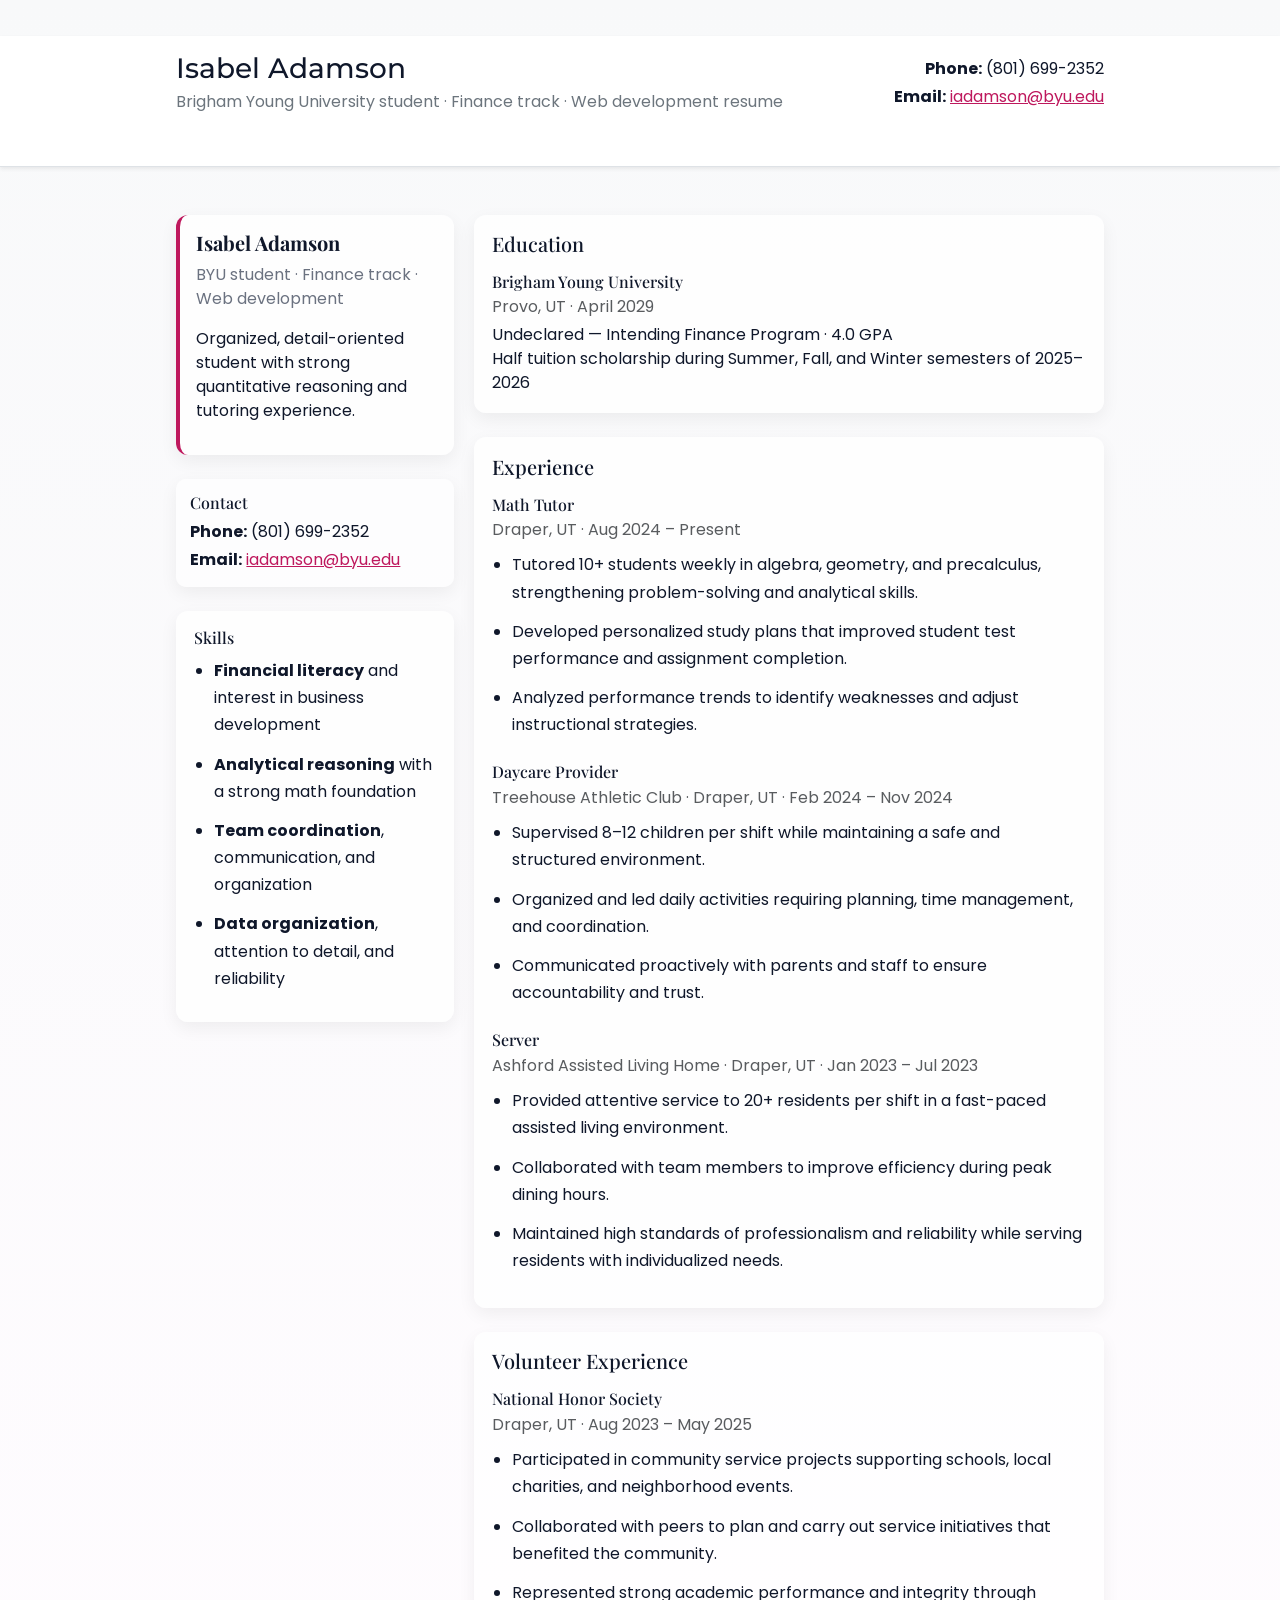
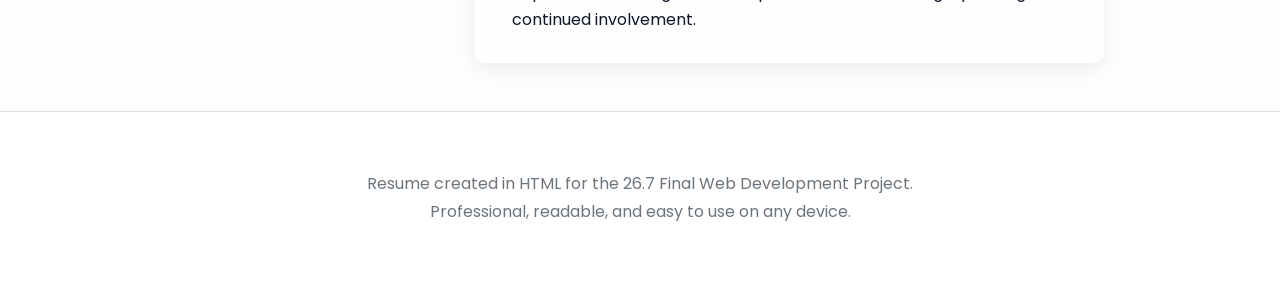
==== index.html @ 851a015c "IS 201 Final Web Development Project - Professional portfolio website. Co-Authored-By: Claude Haiku " ====
<!DOCTYPE html>
<html lang="en">
<head>
  <meta charset="UTF-8">
  <meta name="viewport" content="width=device-width, initial-scale=1.0">
  <title>Isabel Adamson | Resume</title>
  <link href="https://cdn.jsdelivr.net/npm/bootstrap@5.3.2/dist/css/bootstrap.min.css" rel="stylesheet" integrity="sha384-9ndCyUa2Y10vCXwlP4n0yGxo4N3bO+zP7vD9b4wV7vTm0w5u72c47Pe6NVP5lWZ5" crossorigin="anonymous">
  <link rel="stylesheet" href="stylesheet.css">
</head>
<body>
  <header class="border-bottom bg-white shadow-sm">
    <div class="container py-3 d-flex flex-column flex-md-row align-items-center justify-content-between">
      <div>
        <h1 class="h3 mb-1">Isabel Adamson</h1>
        <p class="mb-0 text-secondary">Brigham Young University student · Finance track · Web development resume</p>
      </div>
      <div class="mt-3 mt-md-0 text-md-end">
        <p class="mb-1"><strong>Phone:</strong> (801) 699-2352</p>
        <p class="mb-0"><strong>Email:</strong> <a href="mailto:iadamson@byu.edu">iadamson@byu.edu</a></p>
      </div>
    </div>
  </header>

  <main class="container my-5">
    <div class="resume-grid">
      <div class="resume-left">
        <div class="profile-card section-box mb-4">
          <h2 class="name">Isabel Adamson</h2>
          <p class="muted">BYU student · Finance track · Web development</p>
          <p>Organized, detail-oriented student with strong quantitative reasoning and tutoring experience.</p>
        </div>

        <div class="contact-box section-box mb-4">
          <h3 class="h6 mb-2">Contact</h3>
          <p class="mb-1"><strong>Phone:</strong> (801) 699-2352</p>
          <p class="mb-0"><strong>Email:</strong> <a href="mailto:iadamson@byu.edu">iadamson@byu.edu</a></p>
        </div>

        <div class="skills-box section-box">
          <h3 class="h6 mb-2">Skills</h3>
          <ul class="resume-list mb-0">
            <li><strong>Financial literacy</strong> and interest in business development</li>
            <li><strong>Analytical reasoning</strong> with a strong math foundation</li>
            <li><strong>Team coordination</strong>, communication, and organization</li>
            <li><strong>Data organization</strong>, attention to detail, and reliability</li>
          </ul>
        </div>
      </div>

      <div class="resume-right">
        <div class="section-box mb-4">
          <h2 class="h5 mb-3">Education</h2>
          <h3 class="h6 mb-1">Brigham Young University</h3>
          <p class="mb-1 text-muted">Provo, UT · April 2029</p>
          <p class="mb-0">Undeclared — Intending Finance Program · 4.0 GPA</p>
          <p class="mb-0">Half tuition scholarship during Summer, Fall, and Winter semesters of 2025–2026</p>
        </div>

        <div class="section-box mb-4">
          <h2 class="h5 mb-3">Experience</h2>
          <div class="mb-4">
            <h3 class="h6 mb-1">Math Tutor</h3>
            <p class="text-muted mb-1">Draper, UT · Aug 2024 – Present</p>
            <ul class="resume-list">
              <li>Tutored 10+ students weekly in algebra, geometry, and precalculus, strengthening problem-solving and analytical skills.</li>
              <li>Developed personalized study plans that improved student test performance and assignment completion.</li>
              <li>Analyzed performance trends to identify weaknesses and adjust instructional strategies.</li>
            </ul>
          </div>
          <div class="mb-4">
            <h3 class="h6 mb-1">Daycare Provider</h3>
            <p class="text-muted mb-1">Treehouse Athletic Club · Draper, UT · Feb 2024 – Nov 2024</p>
            <ul class="resume-list">
              <li>Supervised 8–12 children per shift while maintaining a safe and structured environment.</li>
              <li>Organized and led daily activities requiring planning, time management, and coordination.</li>
              <li>Communicated proactively with parents and staff to ensure accountability and trust.</li>
            </ul>
          </div>
          <div>
            <h3 class="h6 mb-1">Server</h3>
            <p class="text-muted mb-1">Ashford Assisted Living Home · Draper, UT · Jan 2023 – Jul 2023</p>
            <ul class="resume-list">
              <li>Provided attentive service to 20+ residents per shift in a fast-paced assisted living environment.</li>
              <li>Collaborated with team members to improve efficiency during peak dining hours.</li>
              <li>Maintained high standards of professionalism and reliability while serving residents with individualized needs.</li>
            </ul>
          </div>
        </div>

        <div class="section-box">
          <h2 class="h5 mb-3">Volunteer Experience</h2>
          <h3 class="h6 mb-1">National Honor Society</h3>
          <p class="text-muted mb-1">Draper, UT · Aug 2023 – May 2025</p>
          <ul class="resume-list mb-0">
            <li>Participated in community service projects supporting schools, local charities, and neighborhood events.</li>
            <li>Collaborated with peers to plan and carry out service initiatives that benefited the community.</li>
            <li>Represented strong academic performance and integrity through continued involvement.</li>
          </ul>
        </div>
      </div>
    </div>
  </main>

  <footer class="border-top py-4 bg-white">
    <div class="container text-center text-secondary">
      <p class="mb-1">Resume created in HTML for the 26.7 Final Web Development Project.</p>
      <p class="mb-0">Professional, readable, and easy to use on any device.</p>
    </div>
  </footer>

  <script src="https://cdn.jsdelivr.net/npm/bootstrap@5.3.2/dist/js/bootstrap.bundle.min.js" integrity="sha384-OERcA2zJG+D5y7m4bGUVxI/tMUpkQ6YCe5+8e2fzF5RZ1I0yKZe7eotYV4WcH1dh" crossorigin="anonymous"></script>
</body>
</html>
---- stylesheet.css ----
/* Consolidated stylesheet for index and scratch pages */
@import url('https://fonts.googleapis.com/css2?family=Poppins:wght@300;400;600;700&family=Playfair+Display:wght@400;600&family=Montserrat:wght@300;400;600&display=swap');

:root{
  --bg:#f8f9fa;
  --primary:#0f172a;
  --accent:#be185d;
  --muted:#6b7280;
  --card-bg:#ffffffcc;
  --radius:12px;
}

/* Base */
body {
  background: linear-gradient(180deg,var(--bg) 0%, #fffcff 100%);
  color: var(--primary);
  font-family: 'Poppins', system-ui, -apple-system, 'Segoe UI', Roboto, Arial;
  -webkit-font-smoothing:antialiased;
}

.resume-card { border-radius: 1rem; }
.card-body { padding: 1.5rem; }

h1, h2, h3 { color: var(--primary); font-family: 'Playfair Display', 'Poppins', serif; }

a { color: var(--accent); }
a:hover { opacity:0.9; }

.resume-list { list-style: disc; padding-left: 1.35rem; margin-top: 0.75rem; }
.resume-list li { margin-bottom: 0.75rem; line-height: 1.7; }

footer { background: transparent; color: var(--muted); }

@media (max-width: 767px) { header .container { text-align: center; } }

/* Taylor Swift page styles */
.taylor-page { background: linear-gradient(180deg,#fff6f9 0%, #fff6ff 100%); min-height: 100vh; background-attachment: fixed; }
.card { background: rgba(255,255,255,0.94); border-radius: 10px; }
.taylor-page h1, .taylor-page h2 { font-family: 'Playfair Display', 'Poppins', serif; }
.taylor-hero { display: flex; gap: 1.25rem; align-items: center; padding: 2rem; background: linear-gradient(135deg, #fff6fb 0%, #fffaf0 100%); border-radius: 1rem; box-shadow: 0 6px 18px rgba(31,41,55,0.06); }
.taylor-photo { width: 180px; height: 180px; flex: 0 0 180px; border-radius: 14px; object-fit: cover; border: 6px solid rgba(255,255,255,0.85); box-shadow: 0 8px 20px rgba(219,39,119,0.08); }
.muted { color: var(--muted); }
.section { margin-top: 1.25rem; }
.container { max-width: 960px; margin: 2.25rem auto; padding: 0 1rem; }
.jump-link { display:inline-block; margin-top:0.5rem; background:#fde8f0; padding:0.35rem 0.6rem; border-radius:999px; color:#d63384; text-decoration:none; }
iframe { width: 100%; height: 480px; border: 0; border-radius: 8px; }
@media (max-width:600px){ .taylor-hero{ flex-direction:column; align-items:flex-start } .taylor-photo{ width:140px; height:140px } iframe{height:260px} }

/* Resume / index page styles */
:root { --resume-accent: #0ea5a4; }
.resume-grid { display:flex; gap:1.25rem; align-items:flex-start; }
.resume-left { flex:0 0 30%; }
.resume-right { flex:1 1 70%; }
.section-box { background: var(--card-bg); border-radius: var(--radius); padding:1.1rem; box-shadow: 0 6px 18px rgba(2,6,23,0.06); }
.profile-card { text-align:left; padding:1rem; border-left:4px solid var(--accent); }
.contact-box { background: rgba(255,255,255,0.7); border-radius:10px; padding:0.9rem; }
.resume-header { color: var(--primary); font-weight:600; }
.resume-accent { color: var(--accent); }
.resume-list { padding-left:1.25rem; margin-top:0.6rem; }
@media (max-width: 900px){ .resume-grid{ flex-direction:column } .resume-left{ flex-basis:auto } }
.name { font-size:1.25rem; font-weight:700; }

/* Header & printable tweaks */
header { background: transparent; }
header .container h1 { font-family: 'Montserrat', 'Poppins', sans-serif; }

/* Utility */
.text-accent { color: var(--accent); }
.box-shadow-soft { box-shadow: 0 10px 30px rgba(15,23,42,0.06); }

/* Gallery and page utilities */
.gallery-photo { max-width:100%; border-radius:8px; display:block; }
footer.section { text-align:center; padding:1.25rem 0; }

/* Era 2048 Game Styles */
:root {
  --game-bg: #fff3f8;
  --game-panel: #ffffffcc;
  --game-text: #5b3651;
  --game-muted: #9b728d;
  --game-accent: #ff8fbd;
  --game-accent-dark: #e85f9b;
  --game-grid: #f6cfe0;
  --game-empty: #ffe7f1;
}

.game body {
  background:
    radial-gradient(circle at 20% 15%, #fff 0 8%, transparent 9%),
    radial-gradient(circle at 80% 10%, #ffd7e8 0 11%, transparent 12%),
    radial-gradient(circle at 10% 85%, #ffe0ef 0 13%, transparent 14%),
    var(--game-bg);
}

.sparkle {
  position: fixed;
  font-size: 22px;
  opacity: 0.65;
  animation: float 5s infinite ease-in-out;
  pointer-events: none;
}

.sparkle:nth-child(1) { left: 8%; top: 18%; animation-delay: 0s; }
.sparkle:nth-child(2) { right: 10%; top: 25%; animation-delay: 1.2s; }
.sparkle:nth-child(3) { left: 14%; bottom: 18%; animation-delay: 2s; }
.sparkle:nth-child(4) { right: 16%; bottom: 14%; animation-delay: 0.7s; }

@keyframes float {
  0%, 100% { transform: translateY(0) rotate(0deg); }
  50% { transform: translateY(-18px) rotate(10deg); }
}

.game {
  width: min(94vw, 520px);
  padding: 22px;
  border-radius: 30px;
  background: var(--game-panel);
  box-shadow: 0 18px 55px rgba(232, 95, 155, 0.22);
  border: 2px solid #fff;
  backdrop-filter: blur(8px);
}

.game header {
  display: flex;
  justify-content: space-between;
  gap: 16px;
  align-items: flex-end;
  margin-bottom: 14px;
}

.game h1 {
  margin: 0;
  font-size: clamp(2.1rem, 8vw, 3.8rem);
  line-height: 0.9;
  color: var(--game-accent-dark);
  text-shadow: 2px 2px 0 #fff;
}

.game .subtitle {
  margin: 8px 0 0;
  color: var(--game-muted);
  font-weight: 700;
}

.score-boxes {
  display: flex;
  gap: 8px;
  flex-wrap: wrap;
  justify-content: flex-end;
}

.score {
  min-width: 84px;
  padding: 9px 10px;
  border-radius: 18px;
  text-align: center;
  background: #fff;
  border: 2px solid #ffd2e5;
  box-shadow: 0 6px 0 #ffd2e5;
  font-weight: 900;
}

.score small {
  display: block;
  color: var(--game-muted);
  font-size: 0.72rem;
  letter-spacing: 0.08em;
  text-transform: uppercase;
}

.game .toolbar {
  display: flex;
  align-items: center;
  justify-content: space-between;
  gap: 12px;
  margin-bottom: 16px;
}

.game .toolbar p {
  margin: 0;
  color: var(--game-muted);
  font-weight: 700;
  line-height: 1.35;
}

.game button {
  border: 0;
  border-radius: 999px;
  padding: 11px 17px;
  font-weight: 900;
  color: white;
  background: linear-gradient(135deg, #ff8fbd, #ffb86c);
  box-shadow: 0 7px 0 #e85f9b;
  cursor: pointer;
  white-space: nowrap;
}

.game button:active { transform: translateY(3px); box-shadow: 0 4px 0 #e85f9b; }

.board-wrap {
  position: relative;
  border-radius: 26px;
  padding: 12px;
  background: var(--game-grid);
  box-shadow: inset 0 0 0 3px #fff6fb;
  touch-action: none;
}

.board {
  display: grid;
  grid-template-columns: repeat(4, minmax(0, 1fr));
  grid-template-rows: repeat(4, minmax(0, 1fr));
  gap: 10px;
  width: 100%;
  aspect-ratio: 1 / 1;
}

.cell, .tile {
  width: 100%;
  height: 100%;
  min-width: 0;
  min-height: 0;
  aspect-ratio: 1 / 1;
  border-radius: 20px;
  display: grid;
  place-items: center;
  overflow: hidden;
}

.cell {
  background: var(--game-empty);
  box-shadow: inset 0 3px 8px rgba(232, 95, 155, 0.12);
}

.tile {
  font-size: clamp(0.72rem, 3.3vw, 1.3rem);
  line-height: 1.05;
  text-align: center;
  padding: 6px;
  word-break: normal;
  font-weight: 900;
  transition: transform 120ms ease, opacity 120ms ease;
  box-shadow: inset 0 -7px rgba(0,0,0,0.08), 0 5px 10px rgba(118, 55, 93, 0.12);
  user-select: none;
  animation: pop 130ms ease;
}

@keyframes pop {
  from { transform: scale(0.82); opacity: 0.55; }
  to { transform: scale(1); opacity: 1; }
}

.v2    { background: #a8d5ba; color: #244633; }
.v4    { background: #f3d4e5; color: #6c3d56; }
.v8    { background: #d8c7ff; color: #44306b; }
.v16   { background: #d9d0c7; color: #4d443d; }
.v32   { background: #f8b3c8; color: #75364b; }
.v64   { background: #d9ecff; color: #2f526d; }
.v128  { background: #111827; color: #f8fafc; }
.v256  { background: #ffe066; color: #6b4f00; }
.v512  { background: #c9c0ad; color: #453f34; }
.v1024 { background: #f5f0e8; color: #5d5346; }
.v2048 { background: #c8e6c9; color: #244633; box-shadow: 0 0 24px #fff2a8, inset 0 -7px rgba(0,0,0,0.08); }

.overlay {
  position: absolute;
  inset: 12px;
  border-radius: 22px;
  display: none;
  place-items: center;
  padding: 24px;
  text-align: center;
  background: rgba(255, 246, 251, 0.88);
  backdrop-filter: blur(5px);
  z-index: 5;
}

.overlay.show { display: grid; }

.overlay h2 {
  margin: 0 0 8px;
  font-size: 2.2rem;
  color: var(--game-accent-dark);
}

.overlay p {
  margin: 0 0 16px;
  color: var(--game-muted);
  font-weight: 800;
}

.mobile {
  display: grid;
  grid-template-columns: repeat(3, 60px);
  justify-content: center;
  gap: 8px;
  margin-top: 18px;
}

.mobile button {
  width: 60px;
  height: 48px;
  padding: 0;
  box-shadow: 0 5px 0 #e85f9b;
  font-size: 1.2rem;
}

.ghost { visibility: hidden; }

.back-link {
  position: absolute;
  top: 20px;
  left: 20px;
  padding: 10px 16px;
  background: linear-gradient(135deg, #ff8fbd, #ffb86c);
  color: white;
  text-decoration: none;
  border-radius: 999px;
  font-weight: 700;
  box-shadow: 0 5px 0 #e85f9b;
  transition: transform 120ms ease;
}

.back-link:hover { transform: translateY(-2px); }

@media (max-width: 480px) {
  .game { padding: 16px; }
  .game header { align-items: flex-start; flex-direction: column; }
  .score-boxes { justify-content: flex-start; }
  .game .toolbar { align-items: flex-start; flex-direction: column; }
  .back-link { position: static; margin-bottom: 16px; display: inline-block; }
}

/* Taylor page additional sections */
.discography-table { width:100%; border-collapse:collapse; margin-top:1rem; }
.discography-table thead { background:linear-gradient(135deg, #fde8f0 0%, #fff6f9 100%); }
.discography-table th, .discography-table td { padding:0.75rem; text-align:left; border-bottom:1px solid #f5f5f5; }
.discography-table tbody tr:hover { background:#fffaf8; }

.tours-list { list-style:none; padding:0; }
.tours-list li { padding:0.75rem 0; border-bottom:1px solid #f5f5f5; }
.tours-list li:last-child { border-bottom:none; }

.awards-grid { display:grid; grid-template-columns:repeat(auto-fit, minmax(140px, 1fr)); gap:1.5rem; margin:1.5rem 0; }
.award-item { text-align:center; padding:1rem; background:#fde8f0; border-radius:12px; }
.award-count { font-size:2rem; color:var(--accent); margin:0.5rem 0; font-weight:700; }
.award-item p { margin:0; color:var(--muted); font-size:0.9rem; }

.quote-box { border-left:4px solid var(--accent); padding:1rem; margin:1rem 0; background:rgba(255,200,220,0.08); font-style:italic; color:var(--primary); }
.quote-box p { margin:0; }

.facts-list { list-style:none; padding:0; }
.facts-list li { padding:0.75rem 0; font-size:0.95rem; }

@media (max-width:768px){ .awards-grid { grid-template-columns:repeat(2, 1fr); } }
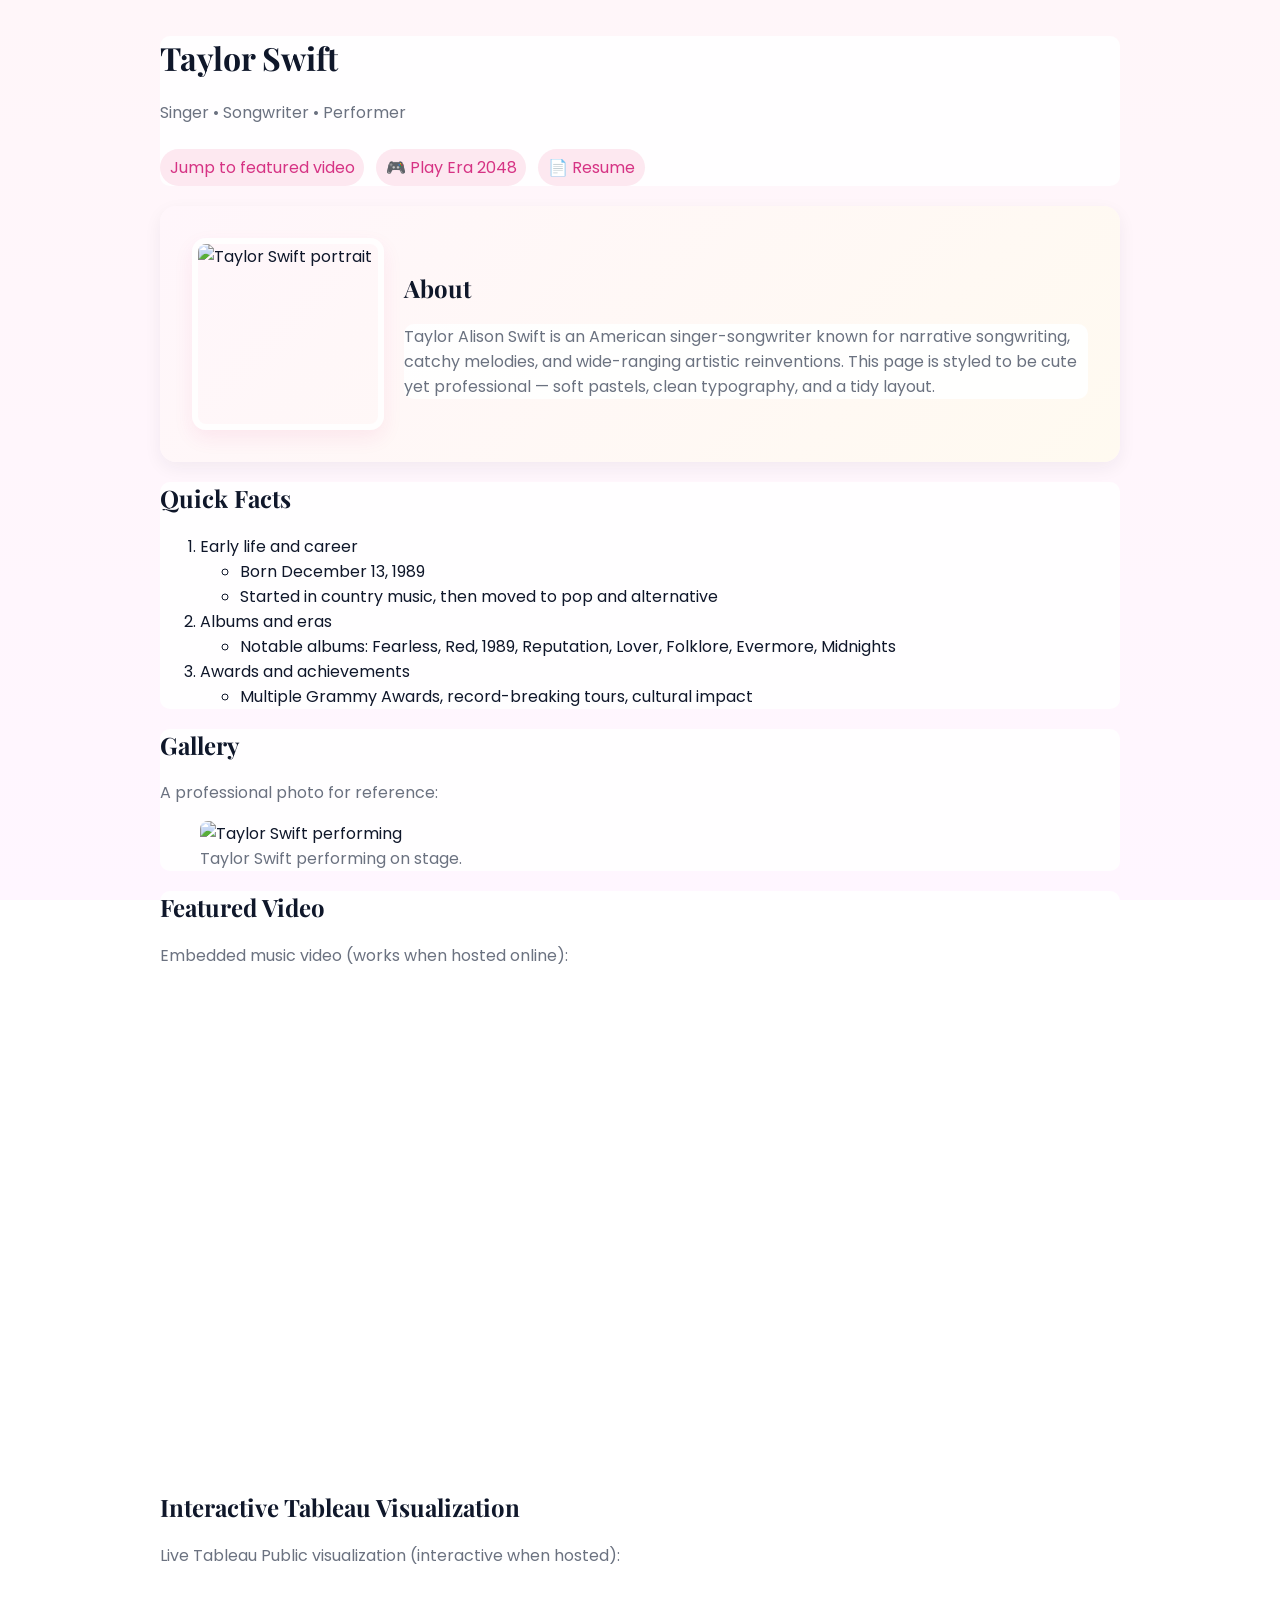
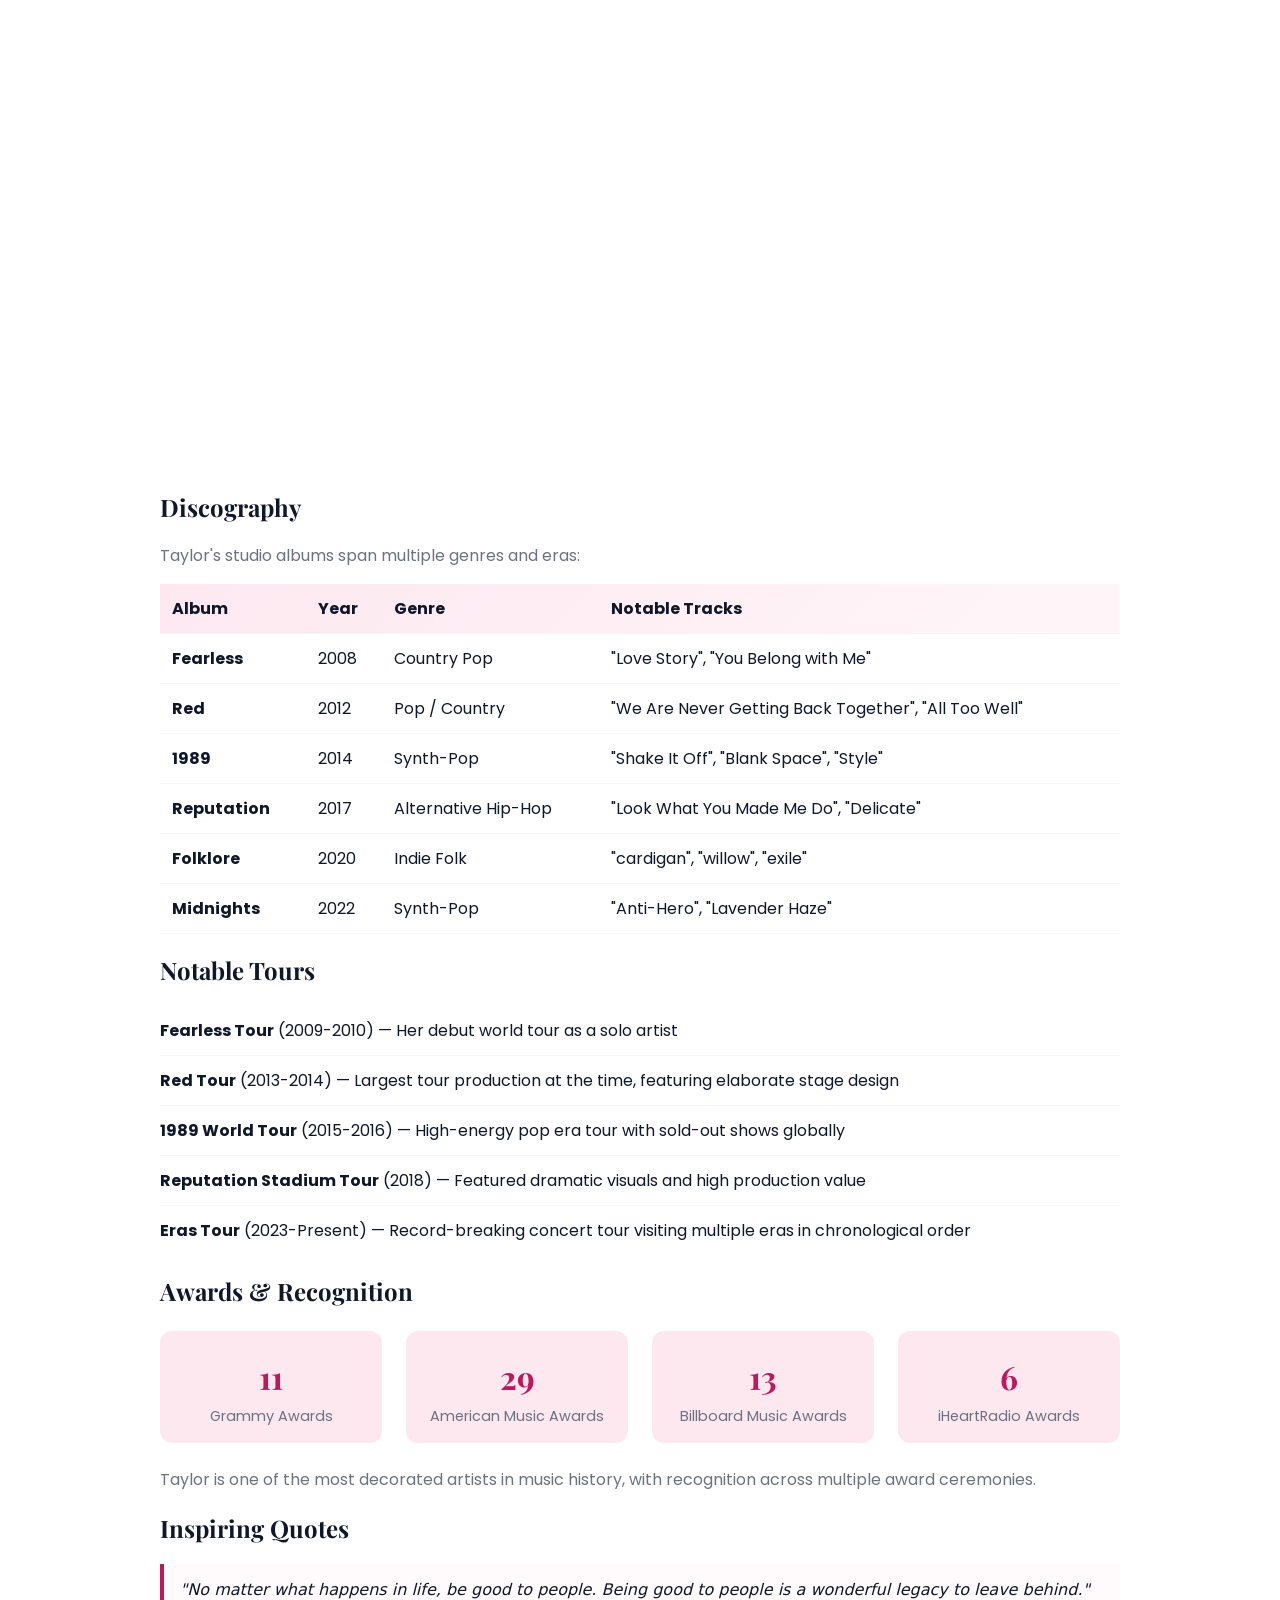
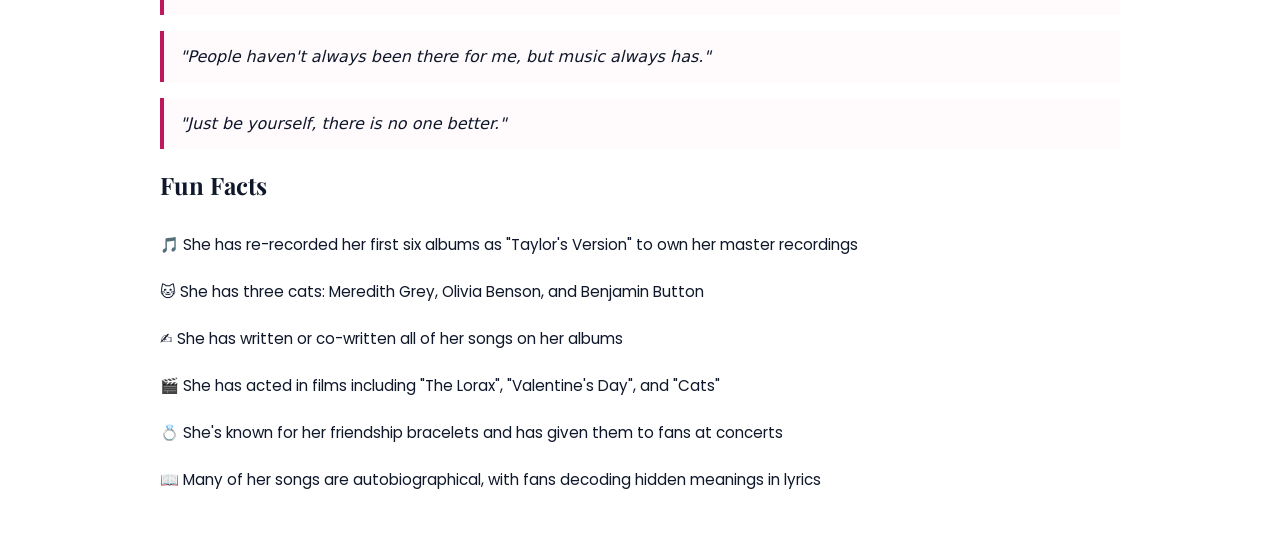
==== commit 47682ebd: "Restructure site: make Taylor Swift page the landing index, move resume to resume.html - scratch.htm" ====
--- a/index.html
+++ b/index.html
@@ -1,113 +1,192 @@
-<!DOCTYPE html>
+<!doctype html>
 <html lang="en">
 <head>
-  <meta charset="UTF-8">
-  <meta name="viewport" content="width=device-width, initial-scale=1.0">
-  <title>Isabel Adamson | Resume</title>
-  <link href="https://cdn.jsdelivr.net/npm/bootstrap@5.3.2/dist/css/bootstrap.min.css" rel="stylesheet" integrity="sha384-9ndCyUa2Y10vCXwlP4n0yGxo4N3bO+zP7vD9b4wV7vTm0w5u72c47Pe6NVP5lWZ5" crossorigin="anonymous">
-  <link rel="stylesheet" href="stylesheet.css">
+	<meta charset="utf-8" />
+	<meta name="viewport" content="width=device-width,initial-scale=1" />
+	<title>Taylor Swift — Cute & Professional</title>
+    <link rel="stylesheet" href="stylesheet.css">
 </head>
-<body>
-  <header class="border-bottom bg-white shadow-sm">
-    <div class="container py-3 d-flex flex-column flex-md-row align-items-center justify-content-between">
-      <div>
-        <h1 class="h3 mb-1">Isabel Adamson</h1>
-        <p class="mb-0 text-secondary">Brigham Young University student · Finance track · Web development resume</p>
-      </div>
-      <div class="mt-3 mt-md-0 text-md-end">
-        <p class="mb-1"><strong>Phone:</strong> (801) 699-2352</p>
-        <p class="mb-0"><strong>Email:</strong> <a href="mailto:iadamson@byu.edu">iadamson@byu.edu</a></p>
-      </div>
-    </div>
-  </header>
+<body class="taylor-page">
+	<div class="container">
+		<header class="card">
+			<h1>Taylor Swift</h1>
+			<p class="muted">Singer • Songwriter • Performer</p>
+			<div style="display:flex;gap:0.75rem;flex-wrap:wrap;">
+        <a class="jump-link" href="#video">Jump to featured video</a>
+        <a class="jump-link" href="game.html">🎮 Play Era 2048</a>
+        <a class="jump-link" href="resume.html">📄 Resume</a>
+			</div>
+		</header>
 
-  <main class="container my-5">
-    <div class="resume-grid">
-      <div class="resume-left">
-        <div class="profile-card section-box mb-4">
-          <h2 class="name">Isabel Adamson</h2>
-          <p class="muted">BYU student · Finance track · Web development</p>
-          <p>Organized, detail-oriented student with strong quantitative reasoning and tutoring experience.</p>
+		<main class="section">
+			<section class="taylor-hero">
+				<img class="taylor-photo" src="https://upload.wikimedia.org/wikipedia/commons/b/b5/191125_Taylor_Swift_at_the_2019_American_Music_Awards_%28cropped%29.png" alt="Taylor Swift portrait">
+				<div>
+					<h2>About</h2>
+					<p class="muted card">Taylor Alison Swift is an American singer-songwriter known for narrative songwriting, catchy melodies, and wide-ranging artistic reinventions. This page is styled to be cute yet professional — soft pastels, clean typography, and a tidy layout.</p>
+				</div>
+			</section>
+
+			<section class="section card">
+				<h2>Quick Facts</h2>
+				<ol>
+					<li>Early life and career
+						<ul>
+							<li>Born December 13, 1989</li>
+							<li>Started in country music, then moved to pop and alternative</li>
+						</ul>
+					</li>
+					<li>Albums and eras
+						<ul>
+							<li>Notable albums: Fearless, Red, 1989, Reputation, Lover, Folklore, Evermore, Midnights</li>
+						</ul>
+					</li>
+					<li>Awards and achievements
+						<ul>
+							<li>Multiple Grammy Awards, record-breaking tours, cultural impact</li>
+						</ul>
+					</li>
+				</ol>
+			</section>
+
+			<section class="section card">
+				<h2 id="gallery">Gallery</h2>
+				<p class="muted">A professional photo for reference:</p>
+				<figure>
+					<img src="https://upload.wikimedia.org/wikipedia/commons/7/75/Taylor_Swift_Red_Tour_2013_%28cropped%29.jpg" alt="Taylor Swift performing" class="gallery-photo">
+					<figcaption class="muted">Taylor Swift performing on stage.</figcaption>
+				</figure>
+			</section>
+
+			<section class="section card">
+				<h2 id="video">Featured Video</h2>
+				<p class="muted">Embedded music video (works when hosted online):</p>
+				<div>
+					<iframe src="https://www.youtube.com/embed/e-ORhEE9VVg" title="Taylor Swift - Blank Space (Official Music Video)" allow="accelerometer; autoplay; clipboard-write; encrypted-media; gyroscope; picture-in-picture" allowfullscreen></iframe>
+				</div>
+			</section>
+
+      <section class="section card">
+        <h2 id="tableau">Interactive Tableau Visualization</h2>
+        <p class="muted">Live Tableau Public visualization (interactive when hosted):</p>
+        <div class="tableau-embed">
+          <iframe src="https://public.tableau.com/views/RegionalSampleWorkbook/Storms?:showVizHome=no&:embed=true" width="100%" height="600" frameborder="0"></iframe>
         </div>
+      </section>
 
-        <div class="contact-box section-box mb-4">
-          <h3 class="h6 mb-2">Contact</h3>
-          <p class="mb-1"><strong>Phone:</strong> (801) 699-2352</p>
-          <p class="mb-0"><strong>Email:</strong> <a href="mailto:iadamson@byu.edu">iadamson@byu.edu</a></p>
-        </div>
+      <section class="section card">
+        <h2>Discography</h2>
+        <p class="muted">Taylor's studio albums span multiple genres and eras:</p>
+        <table class="discography-table">
+          <thead>
+            <tr>
+              <th>Album</th>
+              <th>Year</th>
+              <th>Genre</th>
+              <th>Notable Tracks</th>
+            </tr>
+          </thead>
+          <tbody>
+            <tr>
+              <td><strong>Fearless</strong></td>
+              <td>2008</td>
+              <td>Country Pop</td>
+              <td>"Love Story", "You Belong with Me"</td>
+            </tr>
+            <tr>
+              <td><strong>Red</strong></td>
+              <td>2012</td>
+              <td>Pop / Country</td>
+              <td>"We Are Never Getting Back Together", "All Too Well"</td>
+            </tr>
+            <tr>
+              <td><strong>1989</strong></td>
+              <td>2014</td>
+              <td>Synth-Pop</td>
+              <td>"Shake It Off", "Blank Space", "Style"</td>
+            </tr>
+            <tr>
+              <td><strong>Reputation</strong></td>
+              <td>2017</td>
+              <td>Alternative Hip-Hop</td>
+              <td>"Look What You Made Me Do", "Delicate"</td>
+            </tr>
+            <tr>
+              <td><strong>Folklore</strong></td>
+              <td>2020</td>
+              <td>Indie Folk</td>
+              <td>"cardigan", "willow", "exile"</td>
+            </tr>
+            <tr>
+              <td><strong>Midnights</strong></td>
+              <td>2022</td>
+              <td>Synth-Pop</td>
+              <td>"Anti-Hero", "Lavender Haze"</td>
+            </tr>
+          </tbody>
+        </table>
+      </section>
 
-        <div class="skills-box section-box">
-          <h3 class="h6 mb-2">Skills</h3>
-          <ul class="resume-list mb-0">
-            <li><strong>Financial literacy</strong> and interest in business development</li>
-            <li><strong>Analytical reasoning</strong> with a strong math foundation</li>
-            <li><strong>Team coordination</strong>, communication, and organization</li>
-            <li><strong>Data organization</strong>, attention to detail, and reliability</li>
-          </ul>
-        </div>
-      </div>
+      <section class="section card">
+        <h2>Notable Tours</h2>
+        <ul class="tours-list">
+          <li><strong>Fearless Tour</strong> (2009-2010) — Her debut world tour as a solo artist</li>
+          <li><strong>Red Tour</strong> (2013-2014) — Largest tour production at the time, featuring elaborate stage design</li>
+          <li><strong>1989 World Tour</strong> (2015-2016) — High-energy pop era tour with sold-out shows globally</li>
+          <li><strong>Reputation Stadium Tour</strong> (2018) — Featured dramatic visuals and high production value</li>
+          <li><strong>Eras Tour</strong> (2023-Present) — Record-breaking concert tour visiting multiple eras in chronological order</li>
+        </ul>
+      </section>
 
-      <div class="resume-right">
-        <div class="section-box mb-4">
-          <h2 class="h5 mb-3">Education</h2>
-          <h3 class="h6 mb-1">Brigham Young University</h3>
-          <p class="mb-1 text-muted">Provo, UT · April 2029</p>
-          <p class="mb-0">Undeclared — Intending Finance Program · 4.0 GPA</p>
-          <p class="mb-0">Half tuition scholarship during Summer, Fall, and Winter semesters of 2025–2026</p>
-        </div>
-
-        <div class="section-box mb-4">
-          <h2 class="h5 mb-3">Experience</h2>
-          <div class="mb-4">
-            <h3 class="h6 mb-1">Math Tutor</h3>
-            <p class="text-muted mb-1">Draper, UT · Aug 2024 – Present</p>
-            <ul class="resume-list">
-              <li>Tutored 10+ students weekly in algebra, geometry, and precalculus, strengthening problem-solving and analytical skills.</li>
-              <li>Developed personalized study plans that improved student test performance and assignment completion.</li>
-              <li>Analyzed performance trends to identify weaknesses and adjust instructional strategies.</li>
-            </ul>
+      <section class="section card">
+        <h2>Awards & Recognition</h2>
+        <div class="awards-grid">
+          <div class="award-item">
+            <h3 class="award-count">11</h3>
+            <p>Grammy Awards</p>
           </div>
-          <div class="mb-4">
-            <h3 class="h6 mb-1">Daycare Provider</h3>
-            <p class="text-muted mb-1">Treehouse Athletic Club · Draper, UT · Feb 2024 – Nov 2024</p>
-            <ul class="resume-list">
-              <li>Supervised 8–12 children per shift while maintaining a safe and structured environment.</li>
-              <li>Organized and led daily activities requiring planning, time management, and coordination.</li>
-              <li>Communicated proactively with parents and staff to ensure accountability and trust.</li>
-            </ul>
+          <div class="award-item">
+            <h3 class="award-count">29</h3>
+            <p>American Music Awards</p>
           </div>
-          <div>
-            <h3 class="h6 mb-1">Server</h3>
-            <p class="text-muted mb-1">Ashford Assisted Living Home · Draper, UT · Jan 2023 – Jul 2023</p>
-            <ul class="resume-list">
-              <li>Provided attentive service to 20+ residents per shift in a fast-paced assisted living environment.</li>
-              <li>Collaborated with team members to improve efficiency during peak dining hours.</li>
-              <li>Maintained high standards of professionalism and reliability while serving residents with individualized needs.</li>
-            </ul>
+          <div class="award-item">
+            <h3 class="award-count">13</h3>
+            <p>Billboard Music Awards</p>
+          </div>
+          <div class="award-item">
+            <h3 class="award-count">6</h3>
+            <p>iHeartRadio Awards</p>
           </div>
         </div>
+        <p class="muted" style="margin-top: 1.5rem;">Taylor is one of the most decorated artists in music history, with recognition across multiple award ceremonies.</p>
+      </section>
 
-        <div class="section-box">
-          <h2 class="h5 mb-3">Volunteer Experience</h2>
-          <h3 class="h6 mb-1">National Honor Society</h3>
-          <p class="text-muted mb-1">Draper, UT · Aug 2023 – May 2025</p>
-          <ul class="resume-list mb-0">
-            <li>Participated in community service projects supporting schools, local charities, and neighborhood events.</li>
-            <li>Collaborated with peers to plan and carry out service initiatives that benefited the community.</li>
-            <li>Represented strong academic performance and integrity through continued involvement.</li>
-          </ul>
-        </div>
-      </div>
-    </div>
-  </main>
+      <section class="section card">
+        <h2>Inspiring Quotes</h2>
+        <blockquote class="quote-box">
+          <p>"No matter what happens in life, be good to people. Being good to people is a wonderful legacy to leave behind."</p>
+        </blockquote>
+        <blockquote class="quote-box">
+          <p>"People haven't always been there for me, but music always has."</p>
+        </blockquote>
+        <blockquote class="quote-box">
+          <p>"Just be yourself, there is no one better."</p>
+        </blockquote>
+      </section>
 
-  <footer class="border-top py-4 bg-white">
-    <div class="container text-center text-secondary">
-      <p class="mb-1">Resume created in HTML for the 26.7 Final Web Development Project.</p>
-      <p class="mb-0">Professional, readable, and easy to use on any device.</p>
-    </div>
-  </footer>
+      <section class="section card">
+        <h2>Fun Facts</h2>
+        <ul class="facts-list">
+          <li>🎵 She has re-recorded her first six albums as "Taylor's Version" to own her master recordings</li>
+          <li>🐱 She has three cats: Meredith Grey, Olivia Benson, and Benjamin Button</li>
+          <li>✍️ She has written or co-written all of her songs on her albums</li>
+          <li>🎬 She has acted in films including "The Lorax", "Valentine's Day", and "Cats"</li>
+          <li>💍 She's known for her friendship bracelets and has given them to fans at concerts</li>
+          <li>📖 Many of her songs are autobiographical, with fans decoding hidden meanings in lyrics</li>
+        </ul>
+      </section>
 
-  <script src="https://cdn.jsdelivr.net/npm/bootstrap@5.3.2/dist/js/bootstrap.bundle.min.js" integrity="sha384-OERcA2zJG+D5y7m4bGUVxI/tMUpkQ6YCe5+8e2fzF5RZ1I0yKZe7eotYV4WcH1dh" crossorigin="anonymous"></script>
+	</main>
+	</div>
 </body>
 </html>
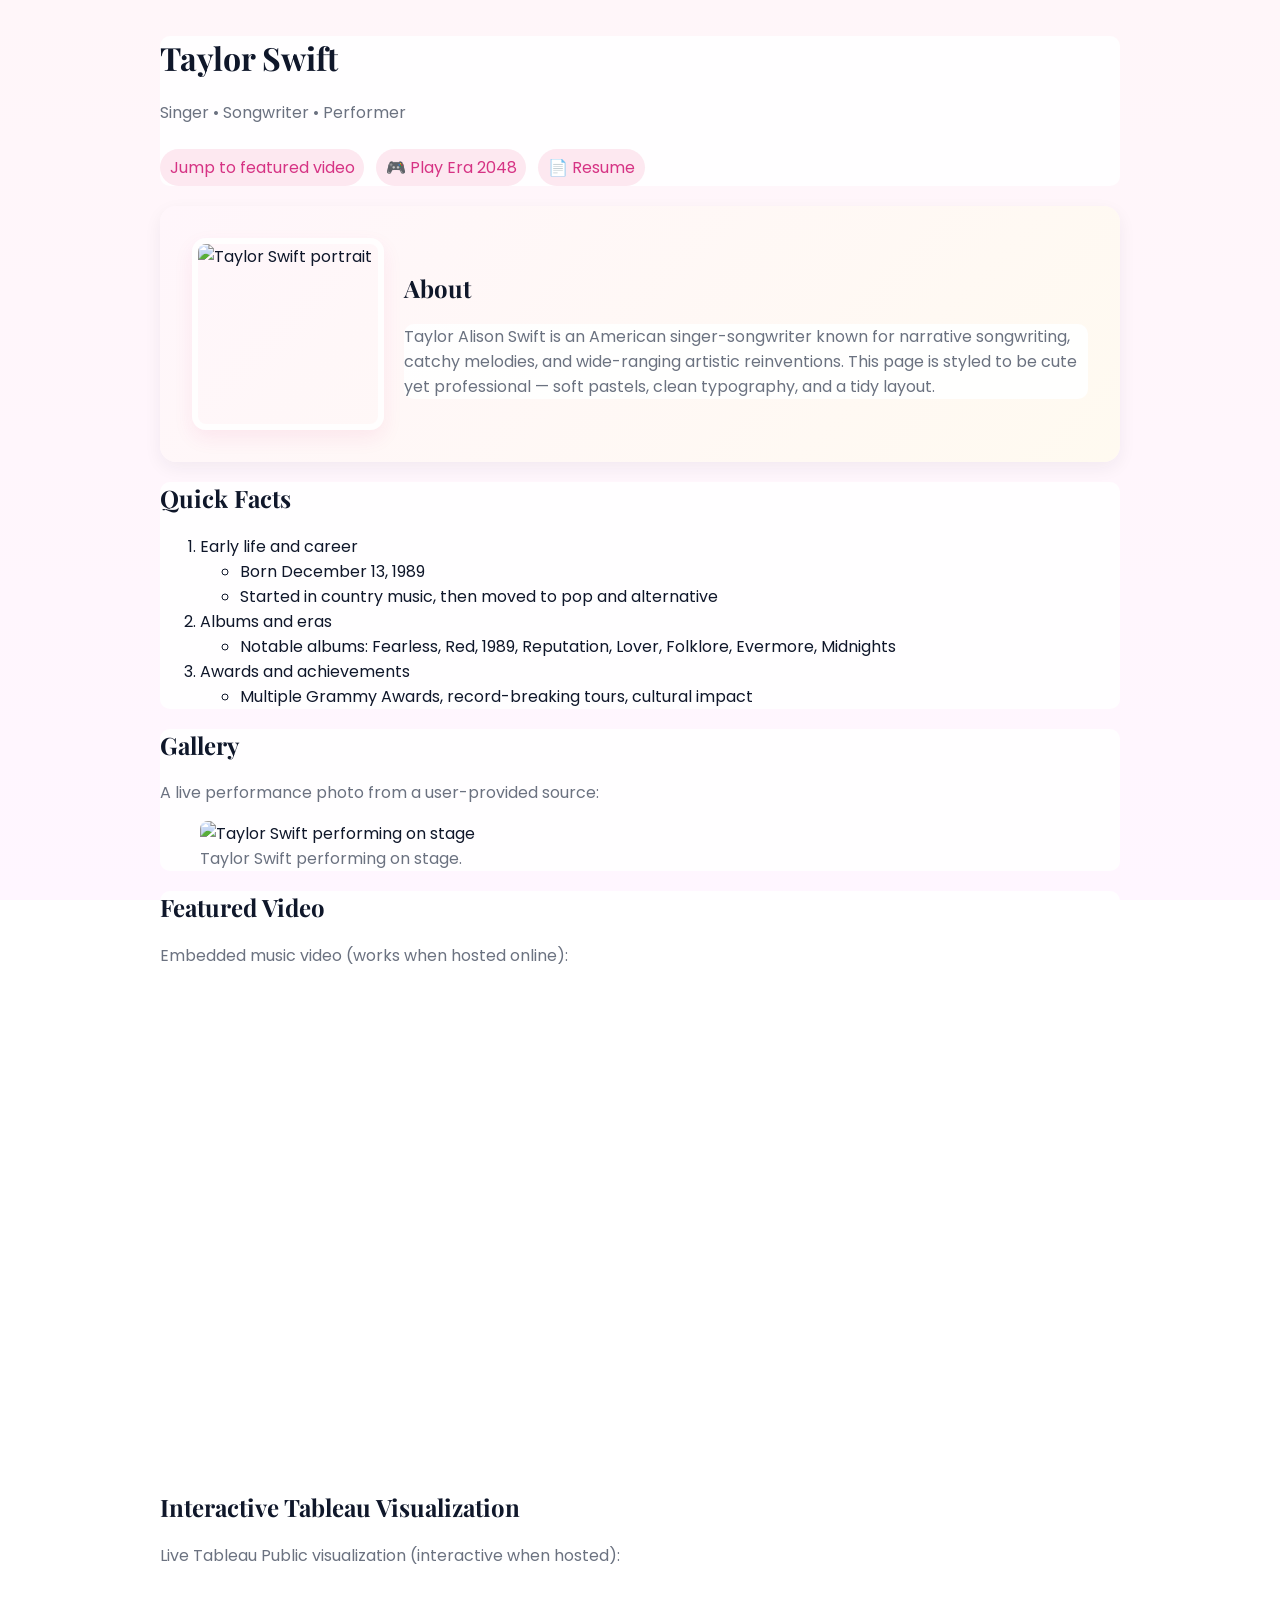
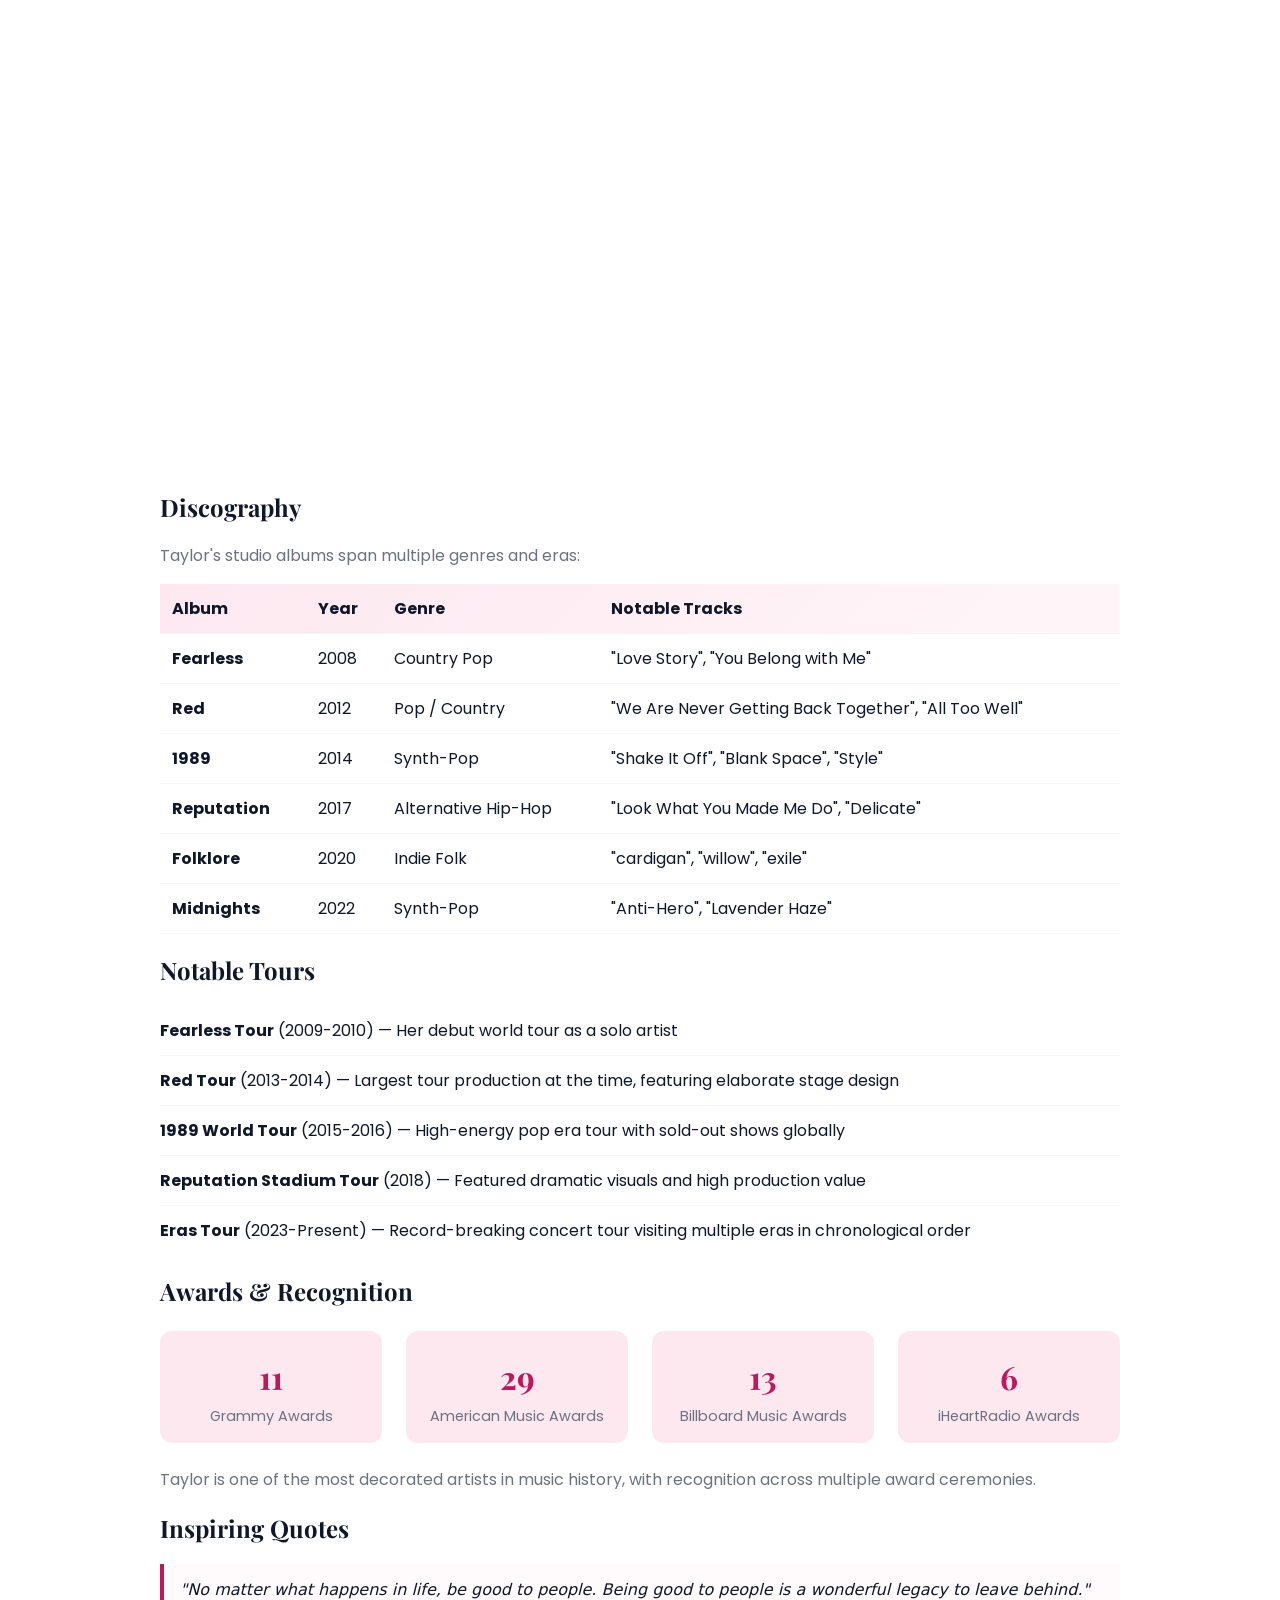
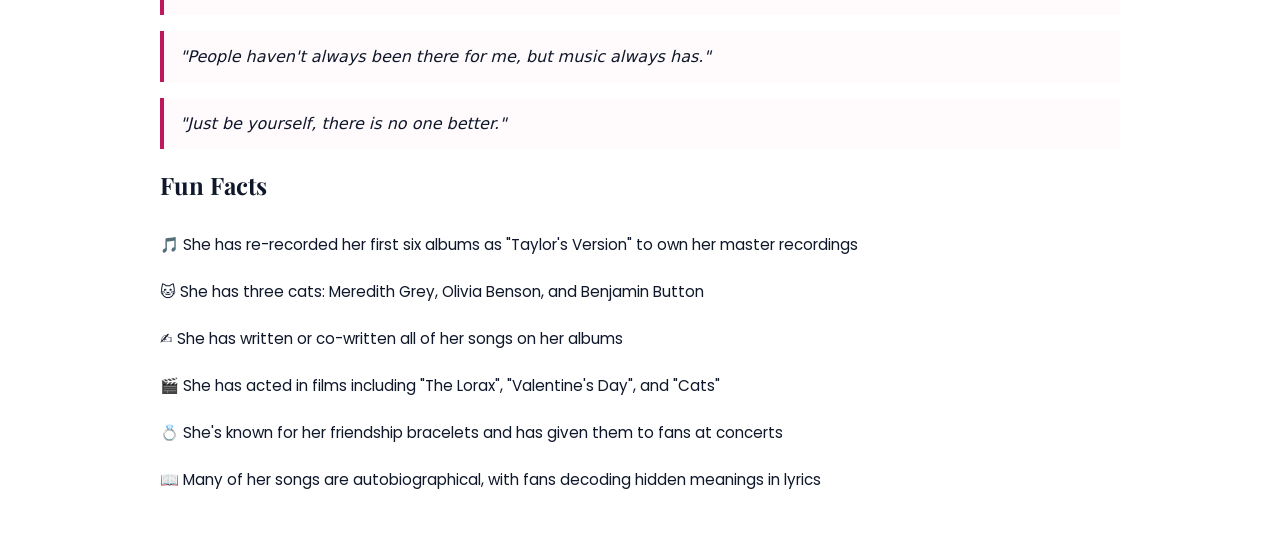
==== commit 149e1d73: "Embed Taylor Swift performance photo in gallery" ====
--- a/index.html
+++ b/index.html
@@ -51,9 +51,9 @@
 
 			<section class="section card">
 				<h2 id="gallery">Gallery</h2>
-				<p class="muted">A professional photo for reference:</p>
+				<p class="muted">A live performance photo from a user-provided source:</p>
 				<figure>
-					<img src="https://upload.wikimedia.org/wikipedia/commons/7/75/Taylor_Swift_Red_Tour_2013_%28cropped%29.jpg" alt="Taylor Swift performing" class="gallery-photo">
+					<img src="https://www.niemanlab.org/images/taylor-swift-cc.jpg" alt="Taylor Swift performing on stage" class="gallery-photo">
 					<figcaption class="muted">Taylor Swift performing on stage.</figcaption>
 				</figure>
 			</section>
